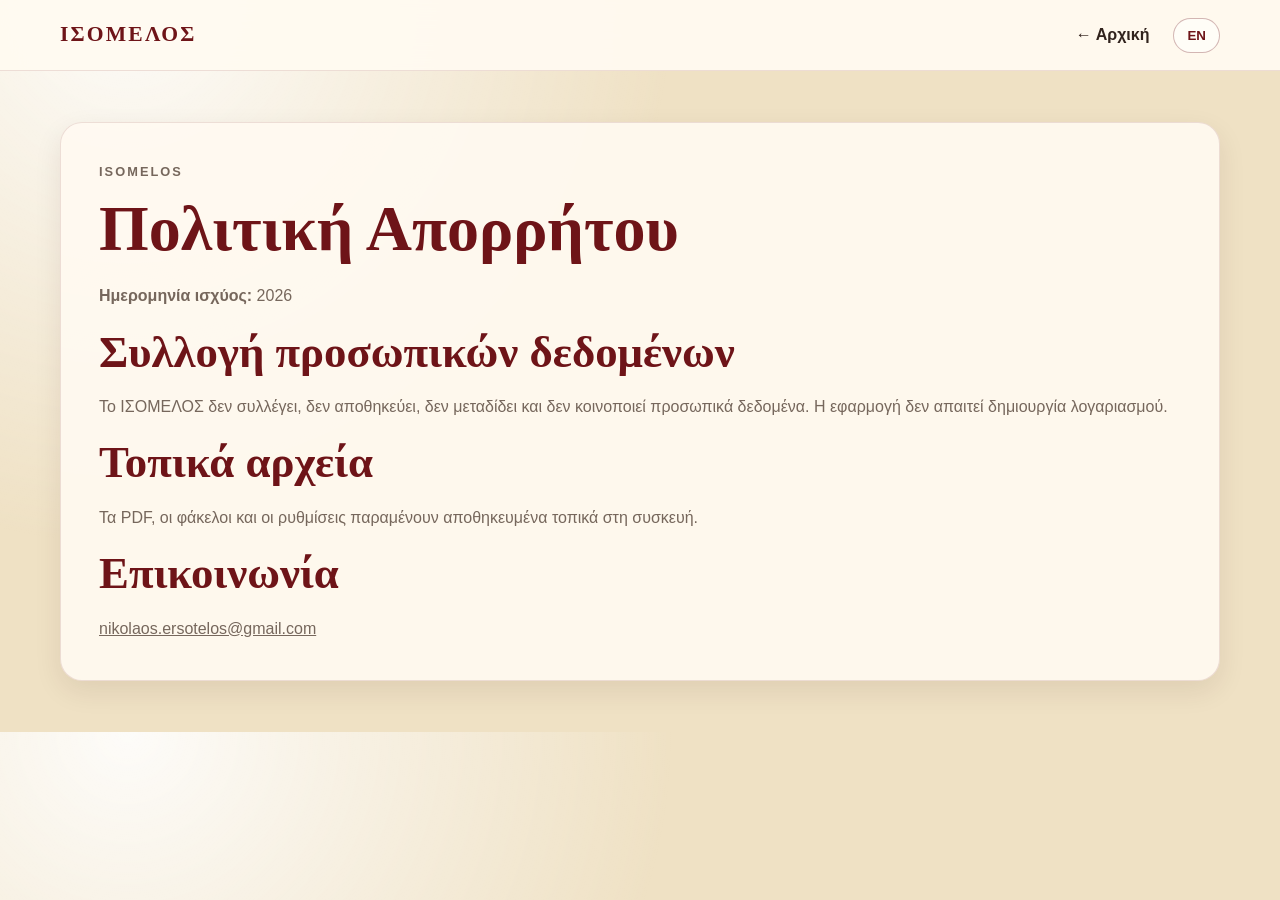
==== privacy.html @ d9c79b16 "Add files via upload Initial ISOMELOS website" ====
<!doctype html><html lang="el"><head><meta charset="utf-8"><meta name="viewport" content="width=device-width,initial-scale=1"><title>ISOMELOS — Privacy Policy</title><link rel="stylesheet" href="css/styles.css"><script src="js/app.js" defer></script></head><body><header class="site-header"><div class="nav-wrap"><a class="brand" href="index.html">ΙΣΟΜΕΛΟΣ</a><nav id="nav"><a href="index.html" data-el="← Αρχική" data-en="← Home">← Αρχική</a></nav><button id="menuBtn" class="menu-btn" aria-expanded="false">☰</button><button id="langBtn" class="lang-btn">EN</button></div></header><main class="section"><article class="panel"><p class="eyebrow">ISOMELOS</p><h1 data-el="Πολιτική Απορρήτου" data-en="Privacy Policy">Πολιτική Απορρήτου</h1><p><strong data-el="Ημερομηνία ισχύος:" data-en="Effective date:">Ημερομηνία ισχύος:</strong> 2026</p><h2 data-el="Συλλογή προσωπικών δεδομένων" data-en="Collection of Personal Information">Συλλογή προσωπικών δεδομένων</h2><p data-el="Το ΙΣΟΜΕΛΟΣ δεν συλλέγει, δεν αποθηκεύει, δεν μεταδίδει και δεν κοινοποιεί προσωπικά δεδομένα. Η εφαρμογή δεν απαιτεί δημιουργία λογαριασμού." data-en="ISOMELOS does not collect, store, transmit or share personal information. The application does not require account registration.">Το ΙΣΟΜΕΛΟΣ δεν συλλέγει, δεν αποθηκεύει, δεν μεταδίδει και δεν κοινοποιεί προσωπικά δεδομένα.</p><h2 data-el="Τοπικά αρχεία" data-en="Local Files">Τοπικά αρχεία</h2><p data-el="Τα PDF, οι φάκελοι και οι ρυθμίσεις παραμένουν αποθηκευμένα τοπικά στη συσκευή." data-en="PDF files, folders and settings remain stored locally on the device.">Τα PDF, οι φάκελοι και οι ρυθμίσεις παραμένουν αποθηκευμένα τοπικά στη συσκευή.</p><h2 data-el="Επικοινωνία" data-en="Contact">Επικοινωνία</h2><p><a href="mailto:nikolaos.ersotelos@gmail.com">nikolaos.ersotelos@gmail.com</a></p></article></main></body></html>
---- css/styles.css ----
/* ==================================================
   1. DESIGN TOKENS
================================================== */

:root {
  --burgundy: #6e1418;
  --burgundy-dark: #43080b;
  --gold: #c99b4b;

  --paper: #efe1c4;
  --paper-light: #fffaf1;

  --text: #31231d;
  --text-muted: #76675c;

  --border: rgba(110, 20, 24, 0.12);
  --card-background: rgba(255, 250, 241, 0.91);

  --shadow-small: 0 10px 28px rgba(58, 25, 12, 0.09);
  --shadow-large: 0 20px 55px rgba(58, 25, 12, 0.16);

  --content-width: 1160px;
  --hero-width: 1520px;

  --radius-small: 14px;
  --radius-medium: 22px;
  --radius-large: 28px;

  --section-spacing: clamp(32px, 4vw, 56px);
  --content-spacing: 24px;
  --card-gap: 22px;
}


/* ==================================================
   2. RESET AND BASE STYLES
================================================== */

html {
  scroll-behavior: smooth;
}

*,
*::before,
*::after {
  box-sizing: border-box;
}

body {
  margin: 0;
  min-width: 320px;

  font-family:
    -apple-system,
    BlinkMacSystemFont,
    "Segoe UI",
    Arial,
    sans-serif;

  color: var(--text);
  line-height: 1.65;

  background:
    radial-gradient(
      circle at 10% 0%,
      rgba(255, 255, 255, 0.9),
      transparent 34rem
    ),
    var(--paper);
}

img {
  display: block;
  max-width: 100%;
  height: auto;
}

a {
  color: inherit;
}

button,
a {
  -webkit-tap-highlight-color: transparent;
}


/* ==================================================
   3. TYPOGRAPHY
================================================== */

h1,
h2,
h3 {
  margin-top: 0;
  margin-bottom: 16px;

  font-family: Georgia, "Times New Roman", serif;
  color: var(--burgundy);
  line-height: 1.17;
}

h1 {
  max-width: 900px;
  font-size: clamp(2.1rem, 5vw, 4.6rem);
}

h2 {
  font-size: clamp(1.75rem, 3.5vw, 3rem);
}

h3 {
  font-size: clamp(1.3rem, 2vw, 1.45rem);
}

p {
  margin-top: 0;
  margin-bottom: 16px;
}

p:last-child {
  margin-bottom: 0;
}

.eyebrow {
  margin-bottom: 10px;

  color: var(--burgundy);
  font-size: 0.8rem;
  font-weight: 900;
  letter-spacing: 0.16em;
}

.lead {
  max-width: 850px;
  margin-bottom: 0;

  color: var(--text-muted);
  font-size: clamp(1.08rem, 1.7vw, 1.25rem);
}


/* ==================================================
   4. HEADER AND NAVIGATION
================================================== */

.site-header {
  position: sticky;
  top: 0;
  z-index: 20;

  background: rgba(255, 250, 241, 0.95);
  border-bottom: 1px solid var(--border);

  backdrop-filter: blur(16px);
  -webkit-backdrop-filter: blur(16px);
}

.nav-wrap {
  width: min(var(--content-width), calc(100% - 32px));
  min-height: 70px;
  margin: 0 auto;

  display: flex;
  align-items: center;
  gap: 24px;
}

.brand {
  margin-right: auto;

  color: var(--burgundy);
  font-family: Georgia, "Times New Roman", serif;
  font-size: clamp(1rem, 2vw, 1.35rem);
  font-weight: 700;
  letter-spacing: 0.1em;
  text-decoration: none;
}

nav {
  display: flex;
  align-items: center;
  gap: 24px;
}

nav a {
  font-weight: 700;
  text-decoration: none;
}

nav a:hover,
nav a:focus-visible {
  color: var(--burgundy);
}

.lang-btn,
.menu-btn {
  padding: 9px 13px;

  color: var(--burgundy);
  font-weight: 800;

  background: rgba(255, 255, 255, 0.53);
  border: 1px solid rgba(110, 20, 24, 0.3);
  border-radius: 999px;

  cursor: pointer;
}

.menu-btn {
  display: none;
}


/* ==================================================
   5. MAIN LAYOUT
================================================== */

.wide {
  width: min(var(--hero-width), calc(100% - 28px));
  margin: 0 auto;
}

.section {
  width: min(var(--content-width), calc(100% - 40px));
  margin: 0 auto;

  /*
   Reduced from:
   clamp(58px, 8vw, 104px)
  */
  padding: var(--section-spacing) 0;
}

/*
Reduce the space where two normal sections meet.
*/

.section + .section {
  padding-top: clamp(20px, 3vw, 36px);
}

/*
Prevent extra spacing before the footer.
*/

main > .section:last-child {
  padding-bottom: clamp(36px, 4vw, 52px);
}


/* ==================================================
   6. HERO
================================================== */

.hero {
  padding-top: 20px;
  padding-bottom: 20px;
}

.hero img {
  width: 100%;

  border-radius: 24px;
  box-shadow: var(--shadow-large);
}

.actions {
  margin-top: 20px;

  display: flex;
  justify-content: center;
  flex-wrap: wrap;
  gap: 14px;
}


/* ==================================================
   7. BUTTONS
================================================== */

.btn {
  min-height: 50px;
  padding: 12px 22px;

  display: inline-flex;
  align-items: center;
  justify-content: center;

  font-weight: 800;
  line-height: 1.25;
  text-align: center;
  text-decoration: none;

  border: 1px solid transparent;
  border-radius: 12px;

  transition:
    transform 0.2s ease,
    background-color 0.2s ease,
    box-shadow 0.2s ease;
}

.btn:hover {
  transform: translateY(-2px);
}

.primary {
  color: #ffffff;
  background: var(--burgundy);
}

.primary:hover {
  background: var(--burgundy-dark);
}

.secondary {
  color: var(--burgundy);
  background: rgba(255, 255, 255, 0.53);
  border-color: var(--burgundy);
}

.ghost {
  color: var(--text);
  background: rgba(255, 255, 255, 0.27);
  border-color: rgba(0, 0, 0, 0.13);
}

.light {
  color: var(--burgundy-dark);
  background: #fff7e9;
}

.disabled {
  opacity: 0.65;
  pointer-events: none;
}


/* ==================================================
   8. PANELS AND CARDS
================================================== */

.panel,
.card,
.support {
  background: var(--card-background);
  border: 1px solid var(--border);
  box-shadow: var(--shadow-small);
}

.panel {
  padding: clamp(24px, 3vw, 38px);
  border-radius: var(--radius-medium);
}

.panel + .panel {
  margin-top: 24px;
}

.card {
  padding: 28px;
  border-radius: var(--radius-medium);
}

.card p,
.panel p,
.split p {
  color: var(--text-muted);
}

.card span {
  width: 56px;
  height: 56px;
  margin-bottom: 18px;

  display: grid;
  place-items: center;

  color: var(--gold);
  font-weight: 900;

  background: var(--burgundy);
  border-radius: 16px;
}


/* ==================================================
   9. CONTENT GRID
================================================== */

.grid {
  margin-top: 26px;

  display: grid;
  grid-template-columns: repeat(2, minmax(0, 1fr));
  gap: var(--card-gap);
}


/* ==================================================
   10. FEATURE LIST
================================================== */

.feature-list {
  margin-top: 20px;
  margin-bottom: 0;
  padding-left: 22px;

  display: grid;
  grid-template-columns: repeat(2, minmax(0, 1fr));
  gap: 10px 28px;
}

.feature-list li {
  padding-left: 2px;
}


/* ==================================================
   11. SPLIT LAYOUT
================================================== */

.split {
  display: grid;
  grid-template-columns: minmax(0, 1.05fr) minmax(320px, 0.95fr);
  align-items: start;
  gap: clamp(32px, 5vw, 56px);
}


/* ==================================================
   12. CHECK LIST
================================================== */

.checks {
  margin: 0;
  padding: 0;

  display: grid;
  gap: 12px;

  list-style: none;
}

.checks li {
  position: relative;

  padding: 14px 18px 14px 46px;

  background: rgba(255, 250, 241, 0.87);
  border: 1px solid var(--border);
  border-radius: var(--radius-small);
}

.checks li::before {
  content: "✓";

  position: absolute;
  top: 13px;
  left: 18px;

  color: var(--burgundy);
  font-weight: 900;
}


/* ==================================================
   13. PRIVACY AND SUPPORT PANELS
================================================== */

.privacy,
.support {
  padding: clamp(26px, 4vw, 42px);

  display: flex;
  align-items: center;
  justify-content: space-between;
  gap: 28px;

  border-radius: var(--radius-large);
}

.privacy {
  color: #fff8ec;

  background:
    linear-gradient(
      135deg,
      var(--burgundy),
      var(--burgundy-dark)
    );
}

.privacy h2,
.privacy .eyebrow {
  color: var(--gold);
}

.privacy p {
  max-width: 780px;
}


/* ==================================================
   14. FINAL MESSAGE
================================================== */

.final-message {
  padding: clamp(28px, 4vw, 46px);

  color: #fff8ec;
  text-align: center;

  background:
    linear-gradient(
      135deg,
      var(--burgundy),
      var(--burgundy-dark)
    );

  border-radius: var(--radius-large);
  box-shadow: var(--shadow-large);
}

.final-message h2,
.final-message .eyebrow {
  color: var(--gold);
}

.final-message p {
  max-width: 800px;
  margin-right: auto;
  margin-left: auto;
}


/* ==================================================
   15. FOOTER
================================================== */

footer {
  padding:
    30px
    max(24px, calc((100vw - var(--content-width)) / 2));

  display: grid;
  grid-template-columns: 1.2fr auto auto;
  align-items: center;
  gap: 30px;

  color: #f9ead1;
  background: var(--burgundy-dark);
}

footer p {
  margin-bottom: 0;
}

.footer-links {
  display: flex;
  flex-wrap: wrap;
  gap: 18px;
}

.footer-links a {
  text-decoration: none;
}


/* ==================================================
   16. MEDIUM DESKTOPS AND TABLETS
================================================== */

@media (max-width: 1050px) {
  footer {
    grid-template-columns: 1fr auto;
  }

  footer > p {
    grid-column: 1 / -1;
  }
}


/* ==================================================
   17. TABLET NAVIGATION
================================================== */

@media (max-width: 820px) {
  .menu-btn {
    display: block;
    order: 2;
  }

  .lang-btn {
    order: 3;
  }

  nav {
    position: absolute;
    top: 70px;
    right: 16px;
    left: 16px;

    display: none;
    flex-direction: column;
    align-items: stretch;
    gap: 4px;

    padding: 14px;

    background: rgba(255, 250, 241, 0.98);
    border: 1px solid var(--border);
    border-radius: 16px;
    box-shadow: var(--shadow-large);
  }

  nav.open {
    display: flex;
  }

  nav a {
    padding: 11px 14px;
    border-radius: 10px;
  }

  nav a:hover {
    background: rgba(110, 20, 24, 0.07);
  }

  .split {
    grid-template-columns: 1fr;
    gap: 28px;
  }

  .privacy,
  .support {
    flex-direction: column;
    align-items: flex-start;
  }
}


/* ==================================================
   18. MOBILE
================================================== */

@media (max-width: 620px) {
  :root {
    --section-spacing: 36px;
    --card-gap: 16px;
  }

  .nav-wrap {
    width: calc(100% - 20px);
    min-height: 64px;
    gap: 10px;
  }

  nav {
    top: 64px;
    right: 10px;
    left: 10px;
  }

  .wide {
    width: calc(100% - 12px);
  }

  .hero {
    padding-top: 12px;
    padding-bottom: 14px;
  }

  .hero img {
    border-radius: 12px;
  }

  .actions {
    margin-top: 16px;
    display: grid;
    grid-template-columns: 1fr;
  }

  .btn {
    width: 100%;
  }

  .section {
    width: calc(100% - 28px);
    padding: var(--section-spacing) 0;
  }

  .section + .section {
    padding-top: 20px;
  }

  .grid,
  .feature-list {
    grid-template-columns: 1fr;
  }

  .grid {
    margin-top: 20px;
  }

  .panel {
    padding: 22px;
  }

  .card {
    padding: 22px;
  }

  .panel,
  .card,
  .privacy,
  .support,
  .final-message {
    border-radius: 18px;
  }

  .privacy,
  .support,
  .final-message {
    padding: 24px 22px;
  }

  footer {
    padding: 26px 20px;

    grid-template-columns: 1fr;
    gap: 18px;
  }
}


/* ==================================================
   19. VERY SMALL PHONES
================================================== */

@media (max-width: 390px) {
  .brand {
    font-size: 0.94rem;
    letter-spacing: 0.07em;
  }

  h1 {
    font-size: 2rem;
  }

  h2 {
    font-size: 1.65rem;
  }

  .section {
    width: calc(100% - 22px);
  }

  .panel,
  .card {
    padding: 20px;
  }
}


/* ==================================================
   20. REDUCED MOTION
================================================== */

@media (prefers-reduced-motion: reduce) {
  html {
    scroll-behavior: auto;
  }

  *,
  *::before,
  *::after {
    transition: none !important;
  }
}
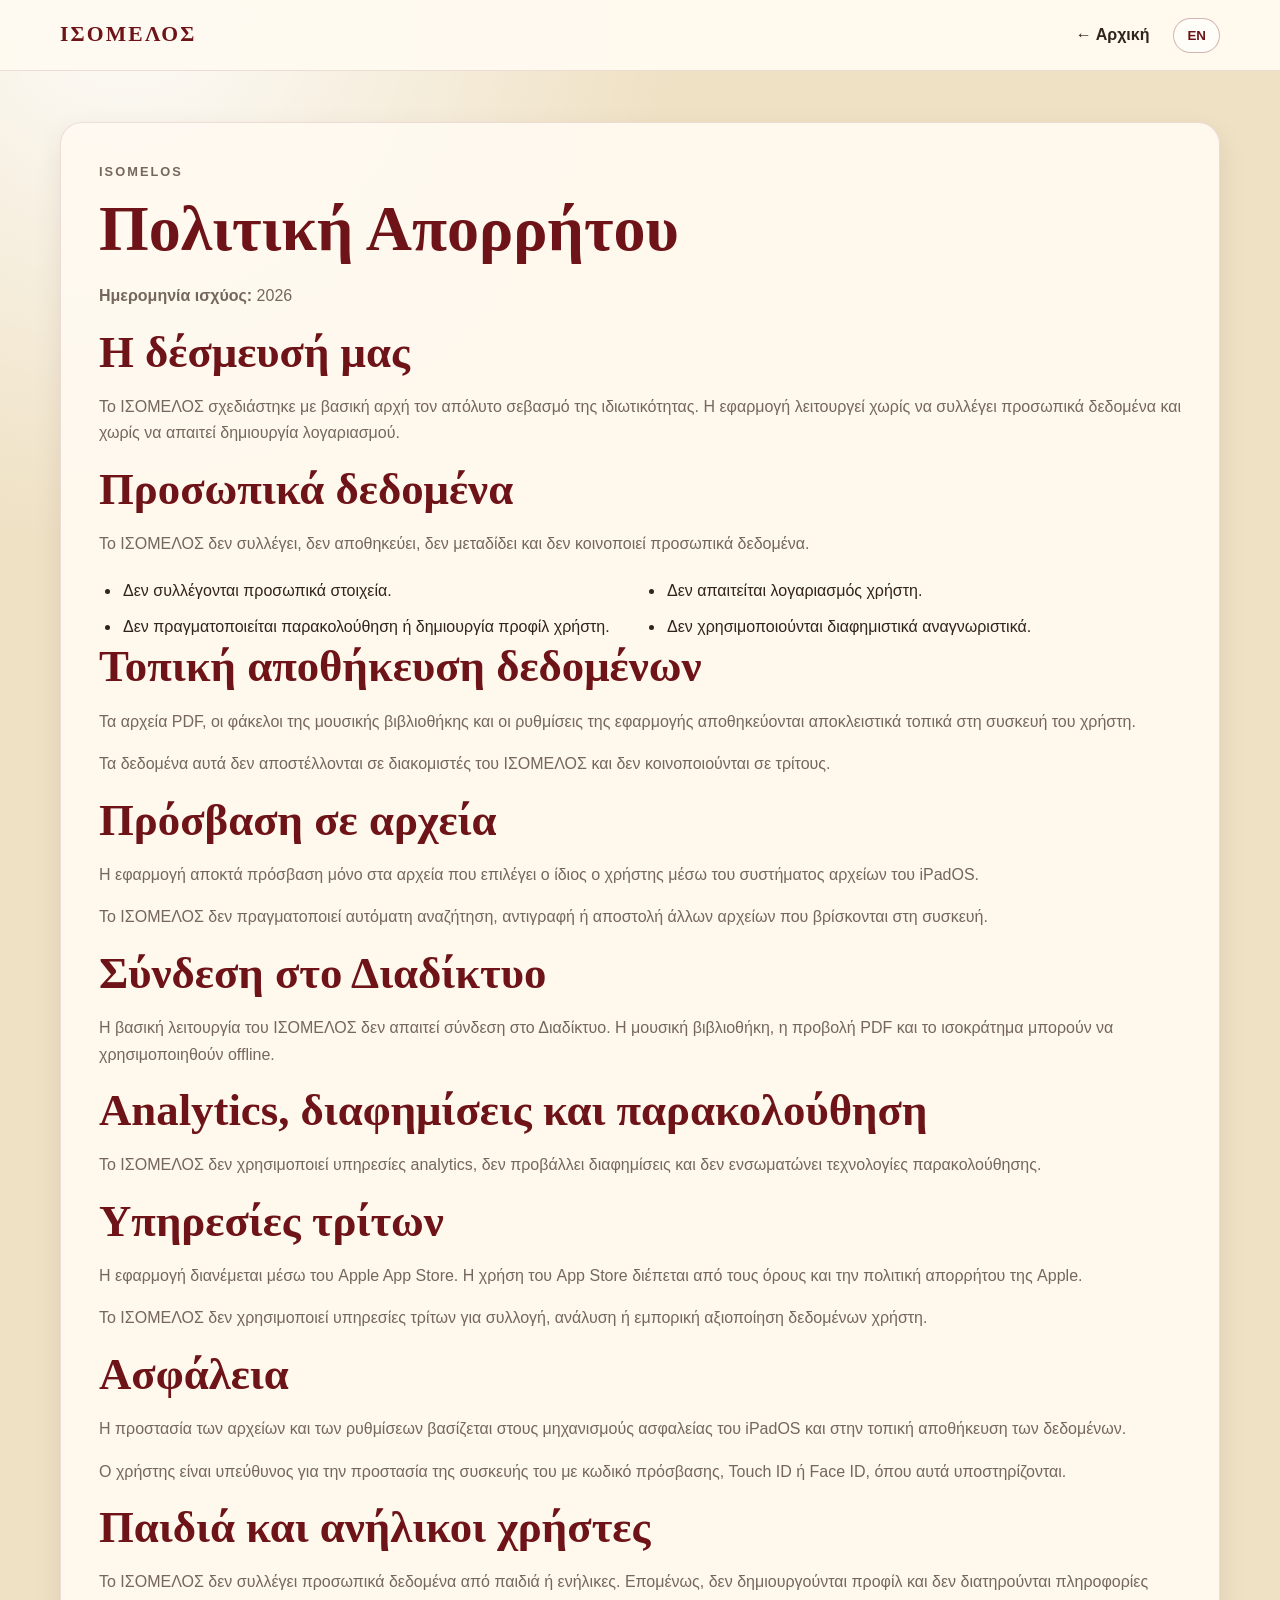
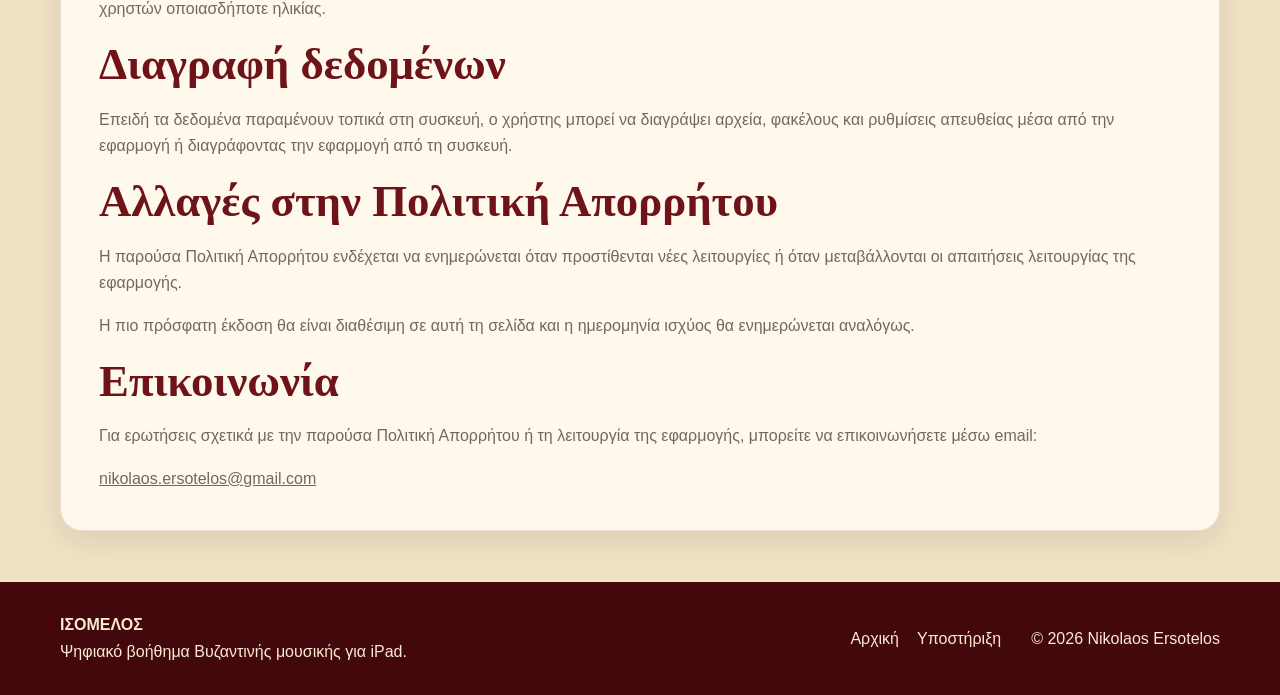
==== commit fca8cf0f: "privacy html" ====
--- a/privacy.html
+++ b/privacy.html
@@ -1 +1,468 @@
-<!doctype html><html lang="el"><head><meta charset="utf-8"><meta name="viewport" content="width=device-width,initial-scale=1"><title>ISOMELOS — Privacy Policy</title><link rel="stylesheet" href="css/styles.css"><script src="js/app.js" defer></script></head><body><header class="site-header"><div class="nav-wrap"><a class="brand" href="index.html">ΙΣΟΜΕΛΟΣ</a><nav id="nav"><a href="index.html" data-el="← Αρχική" data-en="← Home">← Αρχική</a></nav><button id="menuBtn" class="menu-btn" aria-expanded="false">☰</button><button id="langBtn" class="lang-btn">EN</button></div></header><main class="section"><article class="panel"><p class="eyebrow">ISOMELOS</p><h1 data-el="Πολιτική Απορρήτου" data-en="Privacy Policy">Πολιτική Απορρήτου</h1><p><strong data-el="Ημερομηνία ισχύος:" data-en="Effective date:">Ημερομηνία ισχύος:</strong> 2026</p><h2 data-el="Συλλογή προσωπικών δεδομένων" data-en="Collection of Personal Information">Συλλογή προσωπικών δεδομένων</h2><p data-el="Το ΙΣΟΜΕΛΟΣ δεν συλλέγει, δεν αποθηκεύει, δεν μεταδίδει και δεν κοινοποιεί προσωπικά δεδομένα. Η εφαρμογή δεν απαιτεί δημιουργία λογαριασμού." data-en="ISOMELOS does not collect, store, transmit or share personal information. The application does not require account registration.">Το ΙΣΟΜΕΛΟΣ δεν συλλέγει, δεν αποθηκεύει, δεν μεταδίδει και δεν κοινοποιεί προσωπικά δεδομένα.</p><h2 data-el="Τοπικά αρχεία" data-en="Local Files">Τοπικά αρχεία</h2><p data-el="Τα PDF, οι φάκελοι και οι ρυθμίσεις παραμένουν αποθηκευμένα τοπικά στη συσκευή." data-en="PDF files, folders and settings remain stored locally on the device.">Τα PDF, οι φάκελοι και οι ρυθμίσεις παραμένουν αποθηκευμένα τοπικά στη συσκευή.</p><h2 data-el="Επικοινωνία" data-en="Contact">Επικοινωνία</h2><p><a href="mailto:nikolaos.ersotelos@gmail.com">nikolaos.ersotelos@gmail.com</a></p></article></main></body></html>+<!doctype html>
+<html lang="el">
+
+<head>
+  <meta charset="utf-8">
+
+  <meta
+    name="viewport"
+    content="width=device-width, initial-scale=1"
+  >
+
+  <meta
+    name="description"
+    content="Πολιτική Απορρήτου της εφαρμογής ΙΣΟΜΕΛΟΣ για iPad."
+  >
+
+  <meta
+    name="theme-color"
+    content="#6e1418"
+  >
+
+  <title>ΙΣΟΜΕΛΟΣ — Πολιτική Απορρήτου</title>
+
+  <link
+    rel="icon"
+    href="favicon.ico"
+    sizes="any"
+  >
+
+  <link
+    rel="icon"
+    type="image/png"
+    sizes="32x32"
+    href="favicon-32.png"
+  >
+
+  <link
+    rel="icon"
+    type="image/png"
+    sizes="192x192"
+    href="favicon-192.png"
+  >
+
+  <link
+    rel="apple-touch-icon"
+    sizes="180x180"
+    href="favicon-180.png"
+  >
+
+  <link
+    rel="stylesheet"
+    href="css/styles.css"
+  >
+
+  <script
+    src="js/app.js"
+    defer
+  ></script>
+</head>
+
+<body>
+
+  <header class="site-header">
+
+    <div class="nav-wrap">
+
+      <a
+        class="brand"
+        href="index.html"
+      >
+        ΙΣΟΜΕΛΟΣ
+      </a>
+
+      <nav id="nav">
+
+        <a
+          href="index.html"
+          data-el="← Αρχική"
+          data-en="← Home"
+        >
+          ← Αρχική
+        </a>
+
+      </nav>
+
+      <button
+        id="menuBtn"
+        class="menu-btn"
+        type="button"
+        aria-expanded="false"
+        aria-controls="nav"
+        aria-label="Άνοιγμα μενού"
+      >
+        ☰
+      </button>
+
+      <button
+        id="langBtn"
+        class="lang-btn"
+        type="button"
+        aria-label="Αλλαγή γλώσσας"
+      >
+        EN
+      </button>
+
+    </div>
+
+  </header>
+
+
+  <main class="section">
+
+    <article class="panel">
+
+      <p class="eyebrow">
+        ISOMELOS
+      </p>
+
+      <h1
+        data-el="Πολιτική Απορρήτου"
+        data-en="Privacy Policy"
+      >
+        Πολιτική Απορρήτου
+      </h1>
+
+      <p>
+        <strong
+          data-el="Ημερομηνία ισχύος:"
+          data-en="Effective date:"
+        >
+          Ημερομηνία ισχύος:
+        </strong>
+
+        2026
+      </p>
+
+
+      <h2
+        data-el="Η δέσμευσή μας"
+        data-en="Our Commitment"
+      >
+        Η δέσμευσή μας
+      </h2>
+
+      <p
+        data-el="Το ΙΣΟΜΕΛΟΣ σχεδιάστηκε με βασική αρχή τον απόλυτο σεβασμό της ιδιωτικότητας. Η εφαρμογή λειτουργεί χωρίς να συλλέγει προσωπικά δεδομένα και χωρίς να απαιτεί δημιουργία λογαριασμού."
+        data-en="ISOMELOS has been designed with privacy as a core principle. The application operates without collecting personal information and without requiring user registration."
+      >
+        Το ΙΣΟΜΕΛΟΣ σχεδιάστηκε με βασική αρχή τον απόλυτο
+        σεβασμό της ιδιωτικότητας. Η εφαρμογή λειτουργεί χωρίς
+        να συλλέγει προσωπικά δεδομένα και χωρίς να απαιτεί
+        δημιουργία λογαριασμού.
+      </p>
+
+
+      <h2
+        data-el="Προσωπικά δεδομένα"
+        data-en="Personal Data"
+      >
+        Προσωπικά δεδομένα
+      </h2>
+
+      <p
+        data-el="Το ΙΣΟΜΕΛΟΣ δεν συλλέγει, δεν αποθηκεύει, δεν μεταδίδει και δεν κοινοποιεί προσωπικά δεδομένα."
+        data-en="ISOMELOS does not collect, store, transmit or share personal information."
+      >
+        Το ΙΣΟΜΕΛΟΣ δεν συλλέγει, δεν αποθηκεύει,
+        δεν μεταδίδει και δεν κοινοποιεί προσωπικά δεδομένα.
+      </p>
+
+      <ul class="feature-list">
+
+        <li
+          data-el="Δεν συλλέγονται προσωπικά στοιχεία."
+          data-en="No personal information is collected."
+        >
+          Δεν συλλέγονται προσωπικά στοιχεία.
+        </li>
+
+        <li
+          data-el="Δεν απαιτείται λογαριασμός χρήστη."
+          data-en="No user account is required."
+        >
+          Δεν απαιτείται λογαριασμός χρήστη.
+        </li>
+
+        <li
+          data-el="Δεν πραγματοποιείται παρακολούθηση ή δημιουργία προφίλ χρήστη."
+          data-en="No user tracking or profiling is performed."
+        >
+          Δεν πραγματοποιείται παρακολούθηση ή δημιουργία
+          προφίλ χρήστη.
+        </li>
+
+        <li
+          data-el="Δεν χρησιμοποιούνται διαφημιστικά αναγνωριστικά."
+          data-en="No advertising identifiers are used."
+        >
+          Δεν χρησιμοποιούνται διαφημιστικά αναγνωριστικά.
+        </li>
+
+      </ul>
+
+
+      <h2
+        data-el="Τοπική αποθήκευση δεδομένων"
+        data-en="Local Data Storage"
+      >
+        Τοπική αποθήκευση δεδομένων
+      </h2>
+
+      <p
+        data-el="Τα αρχεία PDF, οι φάκελοι της μουσικής βιβλιοθήκης και οι ρυθμίσεις της εφαρμογής αποθηκεύονται αποκλειστικά τοπικά στη συσκευή του χρήστη."
+        data-en="PDF files, music library folders and application settings are stored exclusively and locally on the user's device."
+      >
+        Τα αρχεία PDF, οι φάκελοι της μουσικής βιβλιοθήκης
+        και οι ρυθμίσεις της εφαρμογής αποθηκεύονται
+        αποκλειστικά τοπικά στη συσκευή του χρήστη.
+      </p>
+
+      <p
+        data-el="Τα δεδομένα αυτά δεν αποστέλλονται σε διακομιστές του ΙΣΟΜΕΛΟΣ και δεν κοινοποιούνται σε τρίτους."
+        data-en="This information is not sent to ISOMELOS servers and is not shared with third parties."
+      >
+        Τα δεδομένα αυτά δεν αποστέλλονται σε διακομιστές
+        του ΙΣΟΜΕΛΟΣ και δεν κοινοποιούνται σε τρίτους.
+      </p>
+
+
+      <h2
+        data-el="Πρόσβαση σε αρχεία"
+        data-en="Access to Files"
+      >
+        Πρόσβαση σε αρχεία
+      </h2>
+
+      <p
+        data-el="Η εφαρμογή αποκτά πρόσβαση μόνο στα αρχεία που επιλέγει ο ίδιος ο χρήστης μέσω του συστήματος αρχείων του iPadOS."
+        data-en="The application accesses only the files that the user explicitly selects through the iPadOS file system."
+      >
+        Η εφαρμογή αποκτά πρόσβαση μόνο στα αρχεία που επιλέγει
+        ο ίδιος ο χρήστης μέσω του συστήματος αρχείων του iPadOS.
+      </p>
+
+      <p
+        data-el="Το ΙΣΟΜΕΛΟΣ δεν πραγματοποιεί αυτόματη αναζήτηση, αντιγραφή ή αποστολή άλλων αρχείων που βρίσκονται στη συσκευή."
+        data-en="ISOMELOS does not automatically scan, copy or upload other files stored on the device."
+      >
+        Το ΙΣΟΜΕΛΟΣ δεν πραγματοποιεί αυτόματη αναζήτηση,
+        αντιγραφή ή αποστολή άλλων αρχείων που βρίσκονται
+        στη συσκευή.
+      </p>
+
+
+      <h2
+        data-el="Σύνδεση στο Διαδίκτυο"
+        data-en="Internet Connection"
+      >
+        Σύνδεση στο Διαδίκτυο
+      </h2>
+
+      <p
+        data-el="Η βασική λειτουργία του ΙΣΟΜΕΛΟΣ δεν απαιτεί σύνδεση στο Διαδίκτυο. Η μουσική βιβλιοθήκη, η προβολή PDF και το ισοκράτημα μπορούν να χρησιμοποιηθούν offline."
+        data-en="The core functionality of ISOMELOS does not require an Internet connection. The music library, PDF viewer and ison features can be used offline."
+      >
+        Η βασική λειτουργία του ΙΣΟΜΕΛΟΣ δεν απαιτεί σύνδεση
+        στο Διαδίκτυο. Η μουσική βιβλιοθήκη, η προβολή PDF
+        και το ισοκράτημα μπορούν να χρησιμοποιηθούν offline.
+      </p>
+
+
+      <h2
+        data-el="Analytics, διαφημίσεις και παρακολούθηση"
+        data-en="Analytics, Advertising and Tracking"
+      >
+        Analytics, διαφημίσεις και παρακολούθηση
+      </h2>
+
+      <p
+        data-el="Το ΙΣΟΜΕΛΟΣ δεν χρησιμοποιεί υπηρεσίες analytics, δεν προβάλλει διαφημίσεις και δεν ενσωματώνει τεχνολογίες παρακολούθησης."
+        data-en="ISOMELOS does not use analytics services, does not display advertising and does not include tracking technologies."
+      >
+        Το ΙΣΟΜΕΛΟΣ δεν χρησιμοποιεί υπηρεσίες analytics,
+        δεν προβάλλει διαφημίσεις και δεν ενσωματώνει
+        τεχνολογίες παρακολούθησης.
+      </p>
+
+
+      <h2
+        data-el="Υπηρεσίες τρίτων"
+        data-en="Third-party Services"
+      >
+        Υπηρεσίες τρίτων
+      </h2>
+
+      <p
+        data-el="Η εφαρμογή διανέμεται μέσω του Apple App Store. Η χρήση του App Store διέπεται από τους όρους και την πολιτική απορρήτου της Apple."
+        data-en="The application is distributed through Apple's App Store. Use of the App Store is governed by Apple's terms and privacy policy."
+      >
+        Η εφαρμογή διανέμεται μέσω του Apple App Store.
+        Η χρήση του App Store διέπεται από τους όρους και
+        την πολιτική απορρήτου της Apple.
+      </p>
+
+      <p
+        data-el="Το ΙΣΟΜΕΛΟΣ δεν χρησιμοποιεί υπηρεσίες τρίτων για συλλογή, ανάλυση ή εμπορική αξιοποίηση δεδομένων χρήστη."
+        data-en="ISOMELOS does not use third-party services to collect, analyse or commercially exploit user data."
+      >
+        Το ΙΣΟΜΕΛΟΣ δεν χρησιμοποιεί υπηρεσίες τρίτων για
+        συλλογή, ανάλυση ή εμπορική αξιοποίηση δεδομένων χρήστη.
+      </p>
+
+
+      <h2
+        data-el="Ασφάλεια"
+        data-en="Security"
+      >
+        Ασφάλεια
+      </h2>
+
+      <p
+        data-el="Η προστασία των αρχείων και των ρυθμίσεων βασίζεται στους μηχανισμούς ασφαλείας του iPadOS και στην τοπική αποθήκευση των δεδομένων."
+        data-en="The protection of files and settings is based on iPadOS security mechanisms and local data storage."
+      >
+        Η προστασία των αρχείων και των ρυθμίσεων βασίζεται
+        στους μηχανισμούς ασφαλείας του iPadOS και στην τοπική
+        αποθήκευση των δεδομένων.
+      </p>
+
+      <p
+        data-el="Ο χρήστης είναι υπεύθυνος για την προστασία της συσκευής του με κωδικό πρόσβασης, Touch ID ή Face ID, όπου αυτά υποστηρίζονται."
+        data-en="The user is responsible for protecting the device with a passcode, Touch ID or Face ID where supported."
+      >
+        Ο χρήστης είναι υπεύθυνος για την προστασία της
+        συσκευής του με κωδικό πρόσβασης, Touch ID ή Face ID,
+        όπου αυτά υποστηρίζονται.
+      </p>
+
+
+      <h2
+        data-el="Παιδιά και ανήλικοι χρήστες"
+        data-en="Children and Minor Users"
+      >
+        Παιδιά και ανήλικοι χρήστες
+      </h2>
+
+      <p
+        data-el="Το ΙΣΟΜΕΛΟΣ δεν συλλέγει προσωπικά δεδομένα από παιδιά ή ενήλικες. Επομένως, δεν δημιουργούνται προφίλ και δεν διατηρούνται πληροφορίες χρηστών οποιασδήποτε ηλικίας."
+        data-en="ISOMELOS does not collect personal information from children or adults. Therefore, no profiles are created and no user information is retained for users of any age."
+      >
+        Το ΙΣΟΜΕΛΟΣ δεν συλλέγει προσωπικά δεδομένα από παιδιά
+        ή ενήλικες. Επομένως, δεν δημιουργούνται προφίλ και
+        δεν διατηρούνται πληροφορίες χρηστών οποιασδήποτε ηλικίας.
+      </p>
+
+
+      <h2
+        data-el="Διαγραφή δεδομένων"
+        data-en="Data Deletion"
+      >
+        Διαγραφή δεδομένων
+      </h2>
+
+      <p
+        data-el="Επειδή τα δεδομένα παραμένουν τοπικά στη συσκευή, ο χρήστης μπορεί να διαγράψει αρχεία, φακέλους και ρυθμίσεις απευθείας μέσα από την εφαρμογή ή διαγράφοντας την εφαρμογή από τη συσκευή."
+        data-en="Because data remains locally on the device, users can delete files, folders and settings directly through the application or by removing the application from the device."
+      >
+        Επειδή τα δεδομένα παραμένουν τοπικά στη συσκευή,
+        ο χρήστης μπορεί να διαγράψει αρχεία, φακέλους και
+        ρυθμίσεις απευθείας μέσα από την εφαρμογή ή διαγράφοντας
+        την εφαρμογή από τη συσκευή.
+      </p>
+
+
+      <h2
+        data-el="Αλλαγές στην Πολιτική Απορρήτου"
+        data-en="Changes to this Privacy Policy"
+      >
+        Αλλαγές στην Πολιτική Απορρήτου
+      </h2>
+
+      <p
+        data-el="Η παρούσα Πολιτική Απορρήτου ενδέχεται να ενημερώνεται όταν προστίθενται νέες λειτουργίες ή όταν μεταβάλλονται οι απαιτήσεις λειτουργίας της εφαρμογής."
+        data-en="This Privacy Policy may be updated when new features are introduced or when the application's operational requirements change."
+      >
+        Η παρούσα Πολιτική Απορρήτου ενδέχεται να ενημερώνεται
+        όταν προστίθενται νέες λειτουργίες ή όταν μεταβάλλονται
+        οι απαιτήσεις λειτουργίας της εφαρμογής.
+      </p>
+
+      <p
+        data-el="Η πιο πρόσφατη έκδοση θα είναι διαθέσιμη σε αυτή τη σελίδα και η ημερομηνία ισχύος θα ενημερώνεται αναλόγως."
+        data-en="The latest version will remain available on this page and the effective date will be updated accordingly."
+      >
+        Η πιο πρόσφατη έκδοση θα είναι διαθέσιμη σε αυτή
+        τη σελίδα και η ημερομηνία ισχύος θα ενημερώνεται
+        αναλόγως.
+      </p>
+
+
+      <h2
+        data-el="Επικοινωνία"
+        data-en="Contact"
+      >
+        Επικοινωνία
+      </h2>
+
+      <p
+        data-el="Για ερωτήσεις σχετικά με την παρούσα Πολιτική Απορρήτου ή τη λειτουργία της εφαρμογής, μπορείτε να επικοινωνήσετε μέσω email:"
+        data-en="For questions about this Privacy Policy or the operation of the application, you may contact us by email:"
+      >
+        Για ερωτήσεις σχετικά με την παρούσα Πολιτική Απορρήτου
+        ή τη λειτουργία της εφαρμογής, μπορείτε να επικοινωνήσετε
+        μέσω email:
+      </p>
+
+      <p>
+        <a href="mailto:nikolaos.ersotelos@gmail.com">
+          nikolaos.ersotelos@gmail.com
+        </a>
+      </p>
+
+    </article>
+
+  </main>
+
+
+  <footer>
+
+    <div>
+      <strong>ΙΣΟΜΕΛΟΣ</strong>
+
+      <p
+        data-el="Ψηφιακό βοήθημα Βυζαντινής μουσικής για iPad."
+        data-en="Digital companion for Byzantine chant on iPad."
+      >
+        Ψηφιακό βοήθημα Βυζαντινής μουσικής για iPad.
+      </p>
+    </div>
+
+    <div class="footer-links">
+
+      <a
+        href="index.html"
+        data-el="Αρχική"
+        data-en="Home"
+      >
+        Αρχική
+      </a>
+
+      <a
+        href="mailto:nikolaos.ersotelos@gmail.com"
+        data-el="Υποστήριξη"
+        data-en="Support"
+      >
+        Υποστήριξη
+      </a>
+
+    </div>
+
+    <p>
+      © 2026 Nikolaos Ersotelos
+    </p>
+
+  </footer>
+
+</body>
+</html>
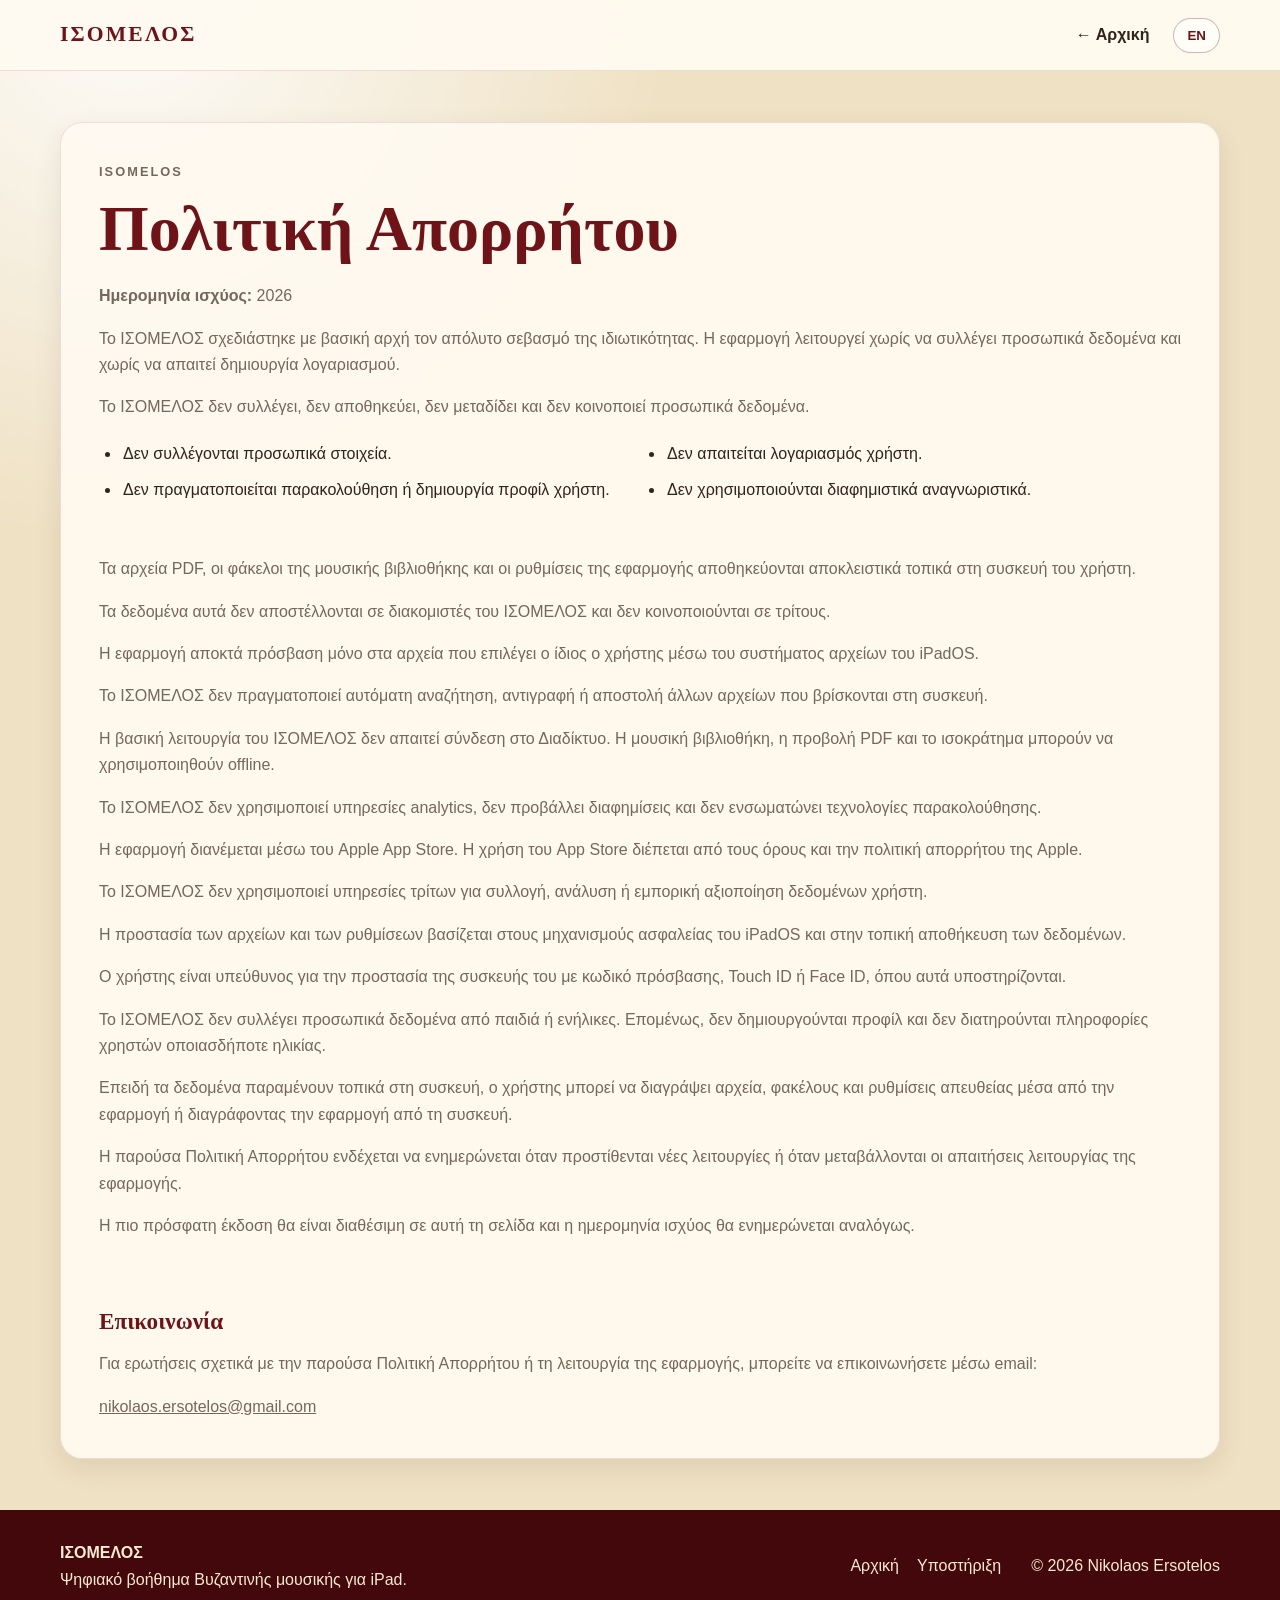
==== commit bec77c40: "new style for privacy" ====
--- a/privacy.html
+++ b/privacy.html
@@ -134,14 +134,6 @@
         2026
       </p>
 
-
-      <h2
-        data-el="Η δέσμευσή μας"
-        data-en="Our Commitment"
-      >
-        Η δέσμευσή μας
-      </h2>
-
       <p
         data-el="Το ΙΣΟΜΕΛΟΣ σχεδιάστηκε με βασική αρχή τον απόλυτο σεβασμό της ιδιωτικότητας. Η εφαρμογή λειτουργεί χωρίς να συλλέγει προσωπικά δεδομένα και χωρίς να απαιτεί δημιουργία λογαριασμού."
         data-en="ISOMELOS has been designed with privacy as a core principle. The application operates without collecting personal information and without requiring user registration."
@@ -152,14 +144,6 @@
         δημιουργία λογαριασμού.
       </p>
 
-
-      <h2
-        data-el="Προσωπικά δεδομένα"
-        data-en="Personal Data"
-      >
-        Προσωπικά δεδομένα
-      </h2>
-
       <p
         data-el="Το ΙΣΟΜΕΛΟΣ δεν συλλέγει, δεν αποθηκεύει, δεν μεταδίδει και δεν κοινοποιεί προσωπικά δεδομένα."
         data-en="ISOMELOS does not collect, store, transmit or share personal information."
@@ -200,14 +184,8 @@
         </li>
 
       </ul>
-
-
-      <h2
-        data-el="Τοπική αποθήκευση δεδομένων"
-        data-en="Local Data Storage"
-      >
-        Τοπική αποθήκευση δεδομένων
-      </h2>
+		
+		<br></br>
 
       <p
         data-el="Τα αρχεία PDF, οι φάκελοι της μουσικής βιβλιοθήκης και οι ρυθμίσεις της εφαρμογής αποθηκεύονται αποκλειστικά τοπικά στη συσκευή του χρήστη."
@@ -226,14 +204,6 @@
         του ΙΣΟΜΕΛΟΣ και δεν κοινοποιούνται σε τρίτους.
       </p>
 
-
-      <h2
-        data-el="Πρόσβαση σε αρχεία"
-        data-en="Access to Files"
-      >
-        Πρόσβαση σε αρχεία
-      </h2>
-
       <p
         data-el="Η εφαρμογή αποκτά πρόσβαση μόνο στα αρχεία που επιλέγει ο ίδιος ο χρήστης μέσω του συστήματος αρχείων του iPadOS."
         data-en="The application accesses only the files that the user explicitly selects through the iPadOS file system."
@@ -251,14 +221,6 @@
         στη συσκευή.
       </p>
 
-
-      <h2
-        data-el="Σύνδεση στο Διαδίκτυο"
-        data-en="Internet Connection"
-      >
-        Σύνδεση στο Διαδίκτυο
-      </h2>
-
       <p
         data-el="Η βασική λειτουργία του ΙΣΟΜΕΛΟΣ δεν απαιτεί σύνδεση στο Διαδίκτυο. Η μουσική βιβλιοθήκη, η προβολή PDF και το ισοκράτημα μπορούν να χρησιμοποιηθούν offline."
         data-en="The core functionality of ISOMELOS does not require an Internet connection. The music library, PDF viewer and ison features can be used offline."
@@ -268,14 +230,6 @@
         και το ισοκράτημα μπορούν να χρησιμοποιηθούν offline.
       </p>
 
-
-      <h2
-        data-el="Analytics, διαφημίσεις και παρακολούθηση"
-        data-en="Analytics, Advertising and Tracking"
-      >
-        Analytics, διαφημίσεις και παρακολούθηση
-      </h2>
-
       <p
         data-el="Το ΙΣΟΜΕΛΟΣ δεν χρησιμοποιεί υπηρεσίες analytics, δεν προβάλλει διαφημίσεις και δεν ενσωματώνει τεχνολογίες παρακολούθησης."
         data-en="ISOMELOS does not use analytics services, does not display advertising and does not include tracking technologies."
@@ -285,14 +239,6 @@
         τεχνολογίες παρακολούθησης.
       </p>
 
-
-      <h2
-        data-el="Υπηρεσίες τρίτων"
-        data-en="Third-party Services"
-      >
-        Υπηρεσίες τρίτων
-      </h2>
-
       <p
         data-el="Η εφαρμογή διανέμεται μέσω του Apple App Store. Η χρήση του App Store διέπεται από τους όρους και την πολιτική απορρήτου της Apple."
         data-en="The application is distributed through Apple's App Store. Use of the App Store is governed by Apple's terms and privacy policy."
@@ -310,14 +256,6 @@
         συλλογή, ανάλυση ή εμπορική αξιοποίηση δεδομένων χρήστη.
       </p>
 
-
-      <h2
-        data-el="Ασφάλεια"
-        data-en="Security"
-      >
-        Ασφάλεια
-      </h2>
-
       <p
         data-el="Η προστασία των αρχείων και των ρυθμίσεων βασίζεται στους μηχανισμούς ασφαλείας του iPadOS και στην τοπική αποθήκευση των δεδομένων."
         data-en="The protection of files and settings is based on iPadOS security mechanisms and local data storage."
@@ -336,14 +274,6 @@
         όπου αυτά υποστηρίζονται.
       </p>
 
-
-      <h2
-        data-el="Παιδιά και ανήλικοι χρήστες"
-        data-en="Children and Minor Users"
-      >
-        Παιδιά και ανήλικοι χρήστες
-      </h2>
-
       <p
         data-el="Το ΙΣΟΜΕΛΟΣ δεν συλλέγει προσωπικά δεδομένα από παιδιά ή ενήλικες. Επομένως, δεν δημιουργούνται προφίλ και δεν διατηρούνται πληροφορίες χρηστών οποιασδήποτε ηλικίας."
         data-en="ISOMELOS does not collect personal information from children or adults. Therefore, no profiles are created and no user information is retained for users of any age."
@@ -352,14 +282,6 @@
         ή ενήλικες. Επομένως, δεν δημιουργούνται προφίλ και
         δεν διατηρούνται πληροφορίες χρηστών οποιασδήποτε ηλικίας.
       </p>
-
-
-      <h2
-        data-el="Διαγραφή δεδομένων"
-        data-en="Data Deletion"
-      >
-        Διαγραφή δεδομένων
-      </h2>
 
       <p
         data-el="Επειδή τα δεδομένα παραμένουν τοπικά στη συσκευή, ο χρήστης μπορεί να διαγράψει αρχεία, φακέλους και ρυθμίσεις απευθείας μέσα από την εφαρμογή ή διαγράφοντας την εφαρμογή από τη συσκευή."
@@ -371,14 +293,6 @@
         την εφαρμογή από τη συσκευή.
       </p>
 
-
-      <h2
-        data-el="Αλλαγές στην Πολιτική Απορρήτου"
-        data-en="Changes to this Privacy Policy"
-      >
-        Αλλαγές στην Πολιτική Απορρήτου
-      </h2>
-
       <p
         data-el="Η παρούσα Πολιτική Απορρήτου ενδέχεται να ενημερώνεται όταν προστίθενται νέες λειτουργίες ή όταν μεταβάλλονται οι απαιτήσεις λειτουργίας της εφαρμογής."
         data-en="This Privacy Policy may be updated when new features are introduced or when the application's operational requirements change."
@@ -397,13 +311,13 @@
         αναλόγως.
       </p>
 
-
-      <h2
+	  <br></br>
+      <h3
         data-el="Επικοινωνία"
         data-en="Contact"
       >
         Επικοινωνία
-      </h2>
+      </h3>
 
       <p
         data-el="Για ερωτήσεις σχετικά με την παρούσα Πολιτική Απορρήτου ή τη λειτουργία της εφαρμογής, μπορείτε να επικοινωνήσετε μέσω email:"
